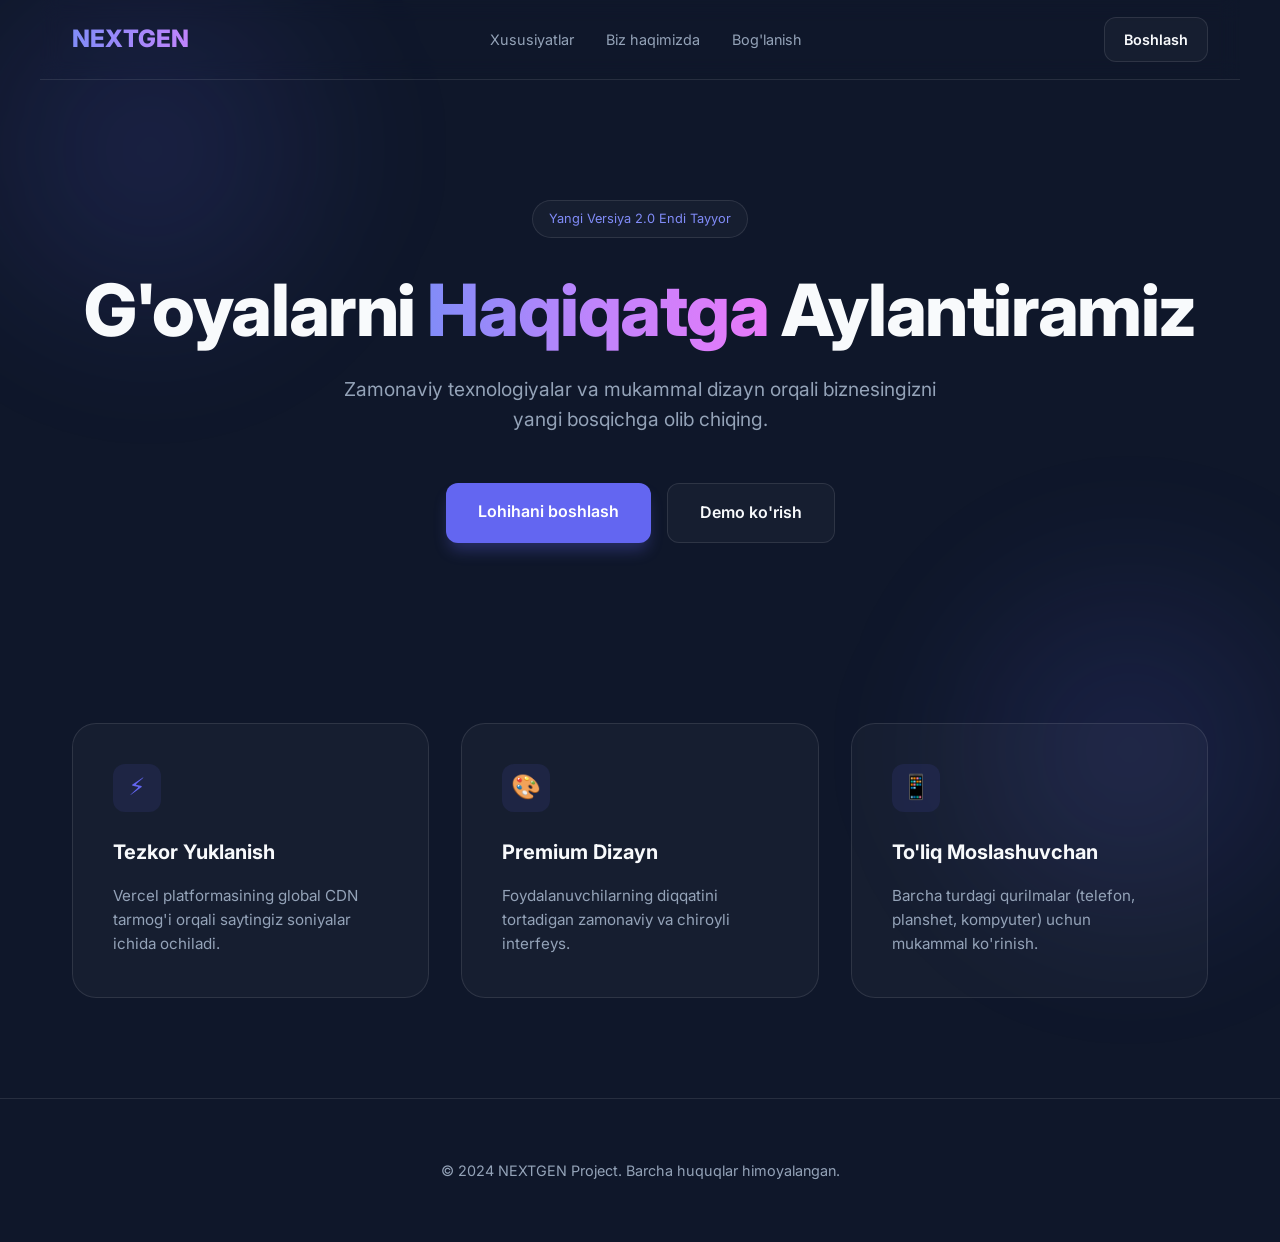
==== index.html @ 0d3f7488 "Add premium landing page for Vercel deployment" ====
<!DOCTYPE html>
<html lang="en">
<head>
    <meta charset="UTF-8">
    <meta name="viewport" content="width=device-width, initial-scale=1.0">
    <title>Premium Project | Vercel Ready</title>
    <meta name="description" content="A high-performance, modern web application built for excellence.">
    <link rel="stylesheet" href="style.css">
    <link rel="preconnect" href="https://fonts.googleapis.com">
    <link rel="preconnect" href="https://fonts.gstatic.com" crossorigin>
    <link href="https://fonts.googleapis.com/css2?family=Inter:wght@400;600;800&display=swap" rel="stylesheet">
</head>
<body>
    <div class="blob blob-1"></div>
    <div class="blob blob-2"></div>

    <nav class="container">
        <div class="logo">NEXTGEN</div>
        <div class="nav-links">
            <a href="#features">Xususiyatlar</a>
            <a href="#about">Biz haqimizda</a>
            <a href="#contact">Bog'lanish</a>
        </div>
        <a href="#" class="btn btn-secondary" style="padding: 0.6rem 1.2rem; font-size: 0.9rem;">Boshlash</a>
    </nav>

    <main class="container">
        <section class="hero">
            <div class="badge" data-reveal>Yangi Versiya 2.0 Endi Tayyor</div>
            <h1 data-reveal>G'oyalarni <span class="gradient-text">Haqiqatga</span> Aylantiramiz</h1>
            <p data-reveal>Zamonaviy texnologiyalar va mukammal dizayn orqali biznesingizni yangi bosqichga olib chiqing.</p>
            <div class="cta-group" data-reveal>
                <a href="#" class="btn btn-primary">Lohihani boshlash</a>
                <a href="#" class="btn btn-secondary">Demo ko'rish</a>
            </div>
        </section>

        <section id="features" class="features">
            <div class="card" data-reveal>
                <div class="card-icon">⚡</div>
                <h3>Tezkor Yuklanish</h3>
                <p>Vercel platformasining global CDN tarmog'i orqali saytingiz soniyalar ichida ochiladi.</p>
            </div>
            <div class="card" data-reveal>
                <div class="card-icon">🎨</div>
                <h3>Premium Dizayn</h3>
                <p>Foydalanuvchilarning diqqatini tortadigan zamonaviy va chiroyli interfeys.</p>
            </div>
            <div class="card" data-reveal>
                <div class="card-icon">📱</div>
                <h3>To'liq Moslashuvchan</h3>
                <p>Barcha turdagi qurilmalar (telefon, planshet, kompyuter) uchun mukammal ko'rinish.</p>
            </div>
        </section>
    </main>

    <footer>
        <div class="container">
            <p>&copy; 2024 NEXTGEN Project. Barcha huquqlar himoyalangan.</p>
        </div>
    </footer>

    <script src="script.js"></script>
</body>
</html>
---- style.css ----
:root {
    --primary: #6366f1;
    --primary-hover: #4f46e5;
    --bg: #0f172a;
    --card-bg: #1e293b;
    --text: #f8fafc;
    --text-muted: #94a3b8;
    --glass: rgba(255, 255, 255, 0.03);
    --glass-border: rgba(255, 255, 255, 0.1);
}

* {
    margin: 0;
    padding: 0;
    box-sizing: border-box;
    font-family: 'Inter', system-ui, -apple-system, sans-serif;
}

body {
    background-color: var(--bg);
    color: var(--text);
    line-height: 1.6;
    overflow-x: hidden;
}

.container {
    max-width: 1200px;
    margin: 0 auto;
    padding: 0 2rem;
}

/* Background elements */
.blob {
    position: fixed;
    width: 500px;
    height: 500px;
    background: radial-gradient(circle, rgba(99, 102, 241, 0.15) 0%, transparent 70%);
    filter: blur(50px);
    z-index: -1;
    border-radius: 50%;
}

.blob-1 { top: -100px; left: -100px; }
.blob-2 { bottom: -100px; right: -100px; }

/* Navbar */
nav {
    height: 80px;
    display: flex;
    align-items: center;
    justify-content: space-between;
    backdrop-filter: blur(10px);
    position: sticky;
    top: 0;
    z-index: 100;
    border-bottom: 1px solid var(--glass-border);
}

.logo {
    font-size: 1.5rem;
    font-weight: 800;
    background: linear-gradient(to right, #818cf8, #c084fc);
    -webkit-background-clip: text;
    -webkit-text-fill-color: transparent;
}

.nav-links {
    display: flex;
    gap: 2rem;
}

.nav-links a {
    color: var(--text-muted);
    text-decoration: none;
    transition: 0.3s;
    font-size: 0.9rem;
}

.nav-links a:hover {
    color: var(--text);
}

/* Hero Section */
.hero {
    padding: 120px 0 80px;
    text-align: center;
}

.badge {
    background: var(--glass);
    border: 1px solid var(--glass-border);
    padding: 0.5rem 1rem;
    border-radius: 100px;
    font-size: 0.8rem;
    color: #818cf8;
    margin-bottom: 2rem;
    display: inline-block;
}

h1 {
    font-size: clamp(2.5rem, 8vw, 4.5rem);
    font-weight: 800;
    line-height: 1.1;
    margin-bottom: 1.5rem;
    letter-spacing: -0.02em;
}

.gradient-text {
    background: linear-gradient(to right, #818cf8, #c084fc, #e879f9);
    -webkit-background-clip: text;
    -webkit-text-fill-color: transparent;
}

.hero p {
    color: var(--text-muted);
    font-size: 1.2rem;
    max-width: 600px;
    margin: 0 auto 3rem;
}

.cta-group {
    display: flex;
    gap: 1rem;
    justify-content: center;
}

.btn {
    padding: 1rem 2rem;
    border-radius: 12px;
    font-weight: 600;
    text-decoration: none;
    transition: 0.3s cubic-bezier(0.4, 0, 0.2, 1);
    font-size: 1rem;
}

.btn-primary {
    background: var(--primary);
    color: white;
    box-shadow: 0 10px 15px -3px rgba(99, 102, 241, 0.3);
}

.btn-primary:hover {
    background: var(--primary-hover);
    transform: translateY(-2px);
    box-shadow: 0 20px 25px -5px rgba(99, 102, 241, 0.4);
}

.btn-secondary {
    background: var(--glass);
    color: var(--text);
    border: 1px solid var(--glass-border);
}

.btn-secondary:hover {
    background: rgba(255, 255, 255, 0.05);
    transform: translateY(-2px);
}

/* Features Section */
.features {
    padding: 100px 0;
    display: grid;
    grid-template-columns: repeat(auto-fit, minmax(300px, 1fr));
    gap: 2rem;
}

.card {
    background: var(--glass);
    border: 1px solid var(--glass-border);
    padding: 2.5rem;
    border-radius: 24px;
    transition: 0.3s;
}

.card:hover {
    background: rgba(255, 255, 255, 0.05);
    border-color: rgba(99, 102, 241, 0.5);
    transform: translateY(-10px);
}

.card-icon {
    width: 48px;
    height: 48px;
    background: rgba(99, 102, 241, 0.1);
    border-radius: 12px;
    display: flex;
    align-items: center;
    justify-content: center;
    margin-bottom: 1.5rem;
    color: var(--primary);
    font-size: 1.5rem;
}

.card h3 {
    margin-bottom: 1rem;
    font-size: 1.25rem;
}

.card p {
    color: var(--text-muted);
    font-size: 0.95rem;
}

/* Footer */
footer {
    padding: 60px 0;
    border-top: 1px solid var(--glass-border);
    text-align: center;
    color: var(--text-muted);
    font-size: 0.9rem;
}

/* Animations */
[data-reveal] {
    opacity: 0;
    transform: translateY(30px);
    transition: 1s cubic-bezier(0.4, 0, 0.2, 1);
}

[data-reveal].active {
    opacity: 1;
    transform: translateY(0);
}

@media (max-width: 768px) {
    .nav-links { display: none; }
    h1 { font-size: 3rem; }
    .cta-group { flex-direction: column; }
}
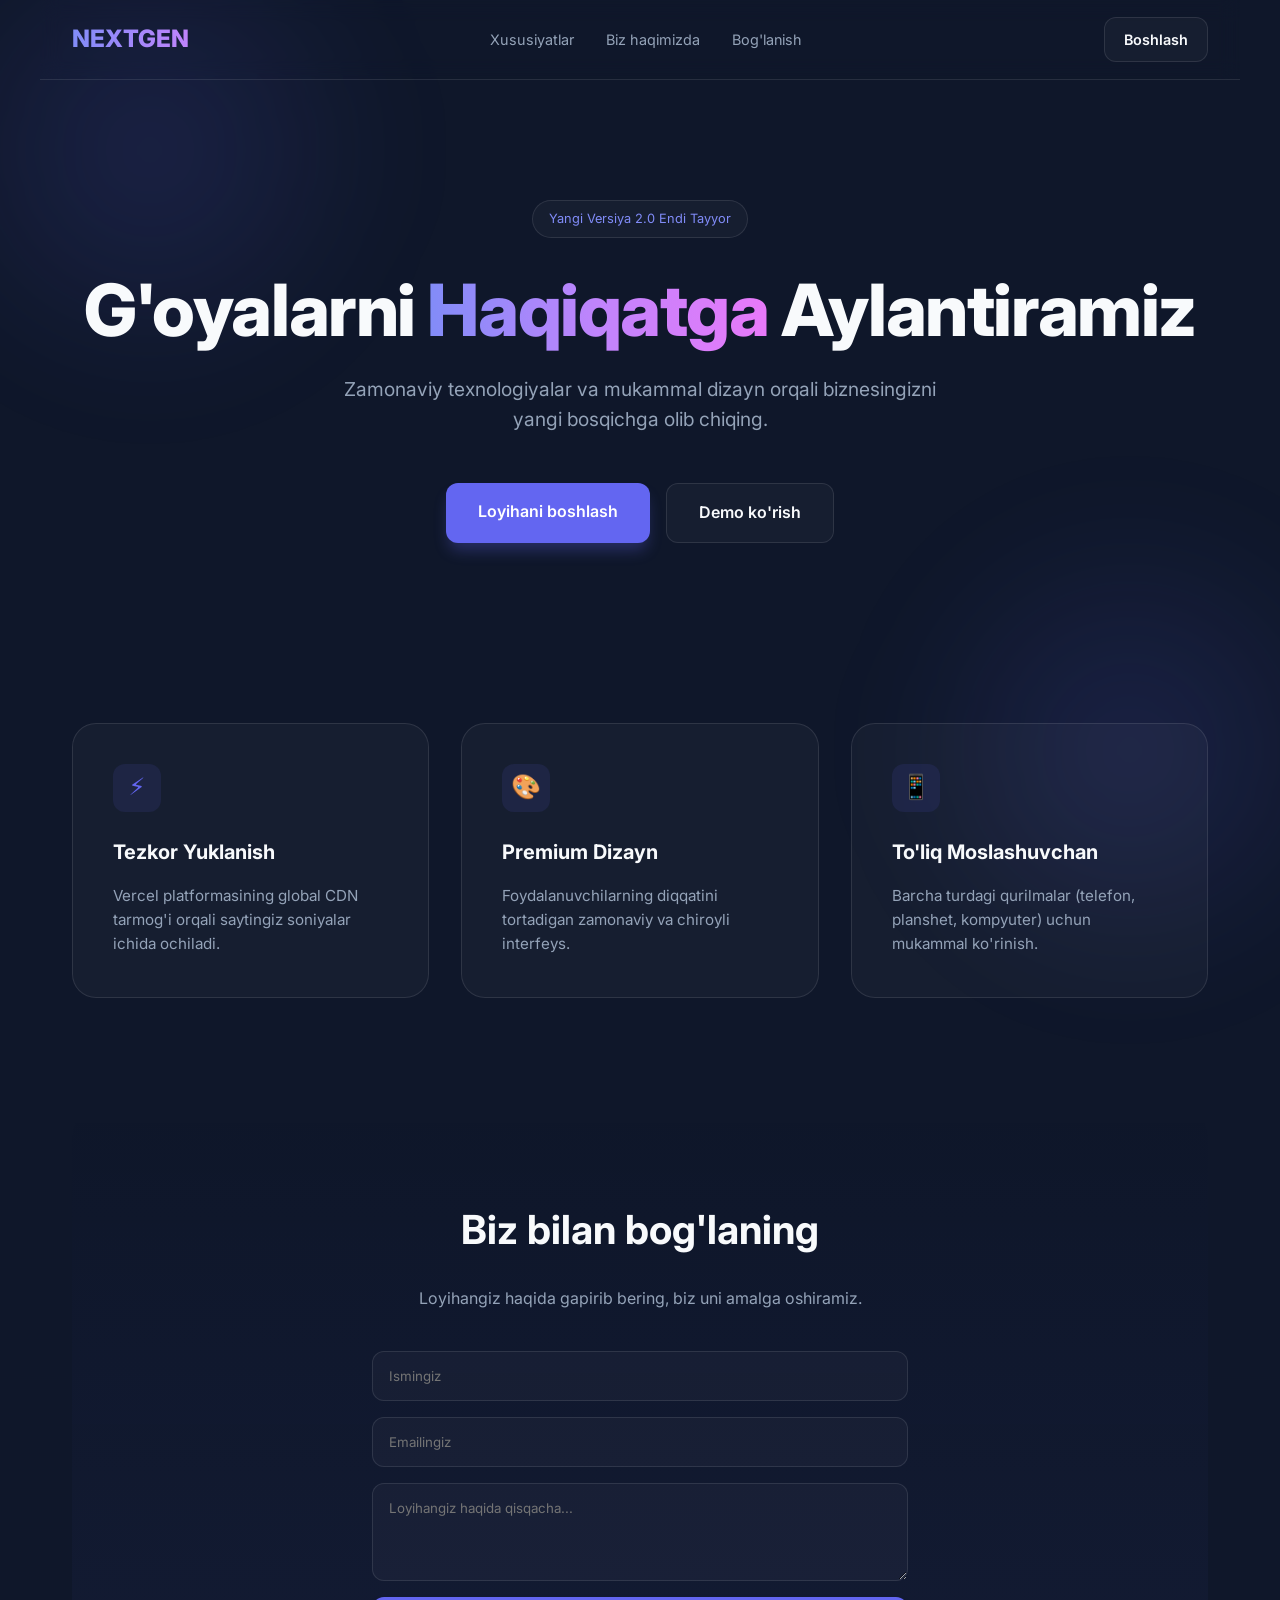
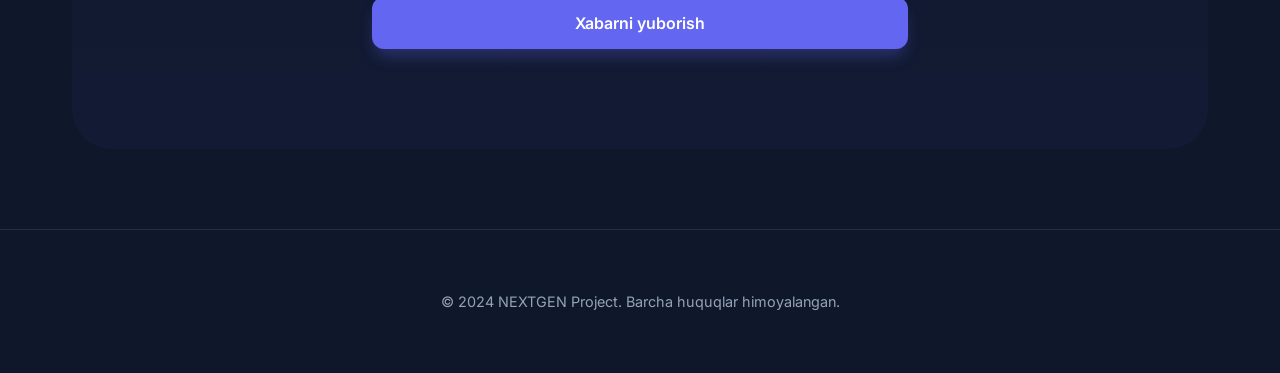
==== commit 6bd1b343: "Implement buttons: Start Project (scrolling) and Watch Demo (modal)" ====
--- a/index.html
+++ b/index.html
@@ -30,8 +30,8 @@
             <h1 data-reveal>G'oyalarni <span class="gradient-text">Haqiqatga</span> Aylantiramiz</h1>
             <p data-reveal>Zamonaviy texnologiyalar va mukammal dizayn orqali biznesingizni yangi bosqichga olib chiqing.</p>
             <div class="cta-group" data-reveal>
-                <a href="#" class="btn btn-primary">Lohihani boshlash</a>
-                <a href="#" class="btn btn-secondary">Demo ko'rish</a>
+                <a href="#contact" class="btn btn-primary">Loyihani boshlash</a>
+                <a href="javascript:void(0)" class="btn btn-secondary" id="openDemo">Demo ko'rish</a>
             </div>
         </section>
 
@@ -52,7 +52,33 @@
                 <p>Barcha turdagi qurilmalar (telefon, planshet, kompyuter) uchun mukammal ko'rinish.</p>
             </div>
         </section>
+
+        <section id="contact" class="contact-section">
+            <div class="container" style="max-width: 600px; text-align: center;" data-reveal>
+                <h2 style="font-size: 2.5rem; margin-bottom: 1.5rem;">Biz bilan bog'laning</h2>
+                <p style="color: var(--text-muted); margin-bottom: 2.5rem;">Loyihangiz haqida gapirib bering, biz uni amalga oshiramiz.</p>
+                <form class="contact-form">
+                    <input type="text" placeholder="Ismingiz" required>
+                    <input type="email" placeholder="Emailingiz" required>
+                    <textarea placeholder="Loyihangiz haqida qisqacha..." rows="4" required></textarea>
+                    <button type="submit" class="btn btn-primary" style="width: 100%; border: none; cursor: pointer;">Xabarni yuborish</button>
+                </form>
+            </div>
+        </section>
     </main>
+
+    <!-- Demo Modal -->
+    <div id="demoModal" class="modal">
+        <div class="modal-content">
+            <span class="close-modal">&times;</span>
+            <div class="video-placeholder">
+                <div class="play-btn"></div>
+                <p>Demo Video Yuklanmoqda...</p>
+            </div>
+            <h3 style="margin: 1.5rem 0 0.5rem;">Loyiha Demo Taqdimoti</h3>
+            <p style="color: var(--text-muted); font-size: 0.9rem;">Bizning tizimimiz qanday ishlashini 2 daqiqa ichida bilib oling.</p>
+        </div>
+    </div>
 
     <footer>
         <div class="container">
--- a/style.css
+++ b/style.css
@@ -222,6 +222,108 @@
     transform: translateY(0);
 }
 
+/* Contact Form */
+.contact-section {
+    padding: 100px 0;
+    background: linear-gradient(to bottom, transparent, rgba(99, 102, 241, 0.05));
+    border-radius: 40px;
+    margin-bottom: 80px;
+}
+
+.contact-form {
+    display: grid;
+    gap: 1rem;
+}
+
+.contact-form input, 
+.contact-form textarea {
+    background: var(--glass);
+    border: 1px solid var(--glass-border);
+    padding: 1rem;
+    border-radius: 12px;
+    color: white;
+    width: 100%;
+    outline: none;
+    transition: 0.3s;
+}
+
+.contact-form input:focus, 
+.contact-form textarea:focus {
+    border-color: var(--primary);
+    background: rgba(255, 255, 255, 0.05);
+}
+
+/* Modal */
+.modal {
+    display: none;
+    position: fixed;
+    z-index: 1000;
+    left: 0;
+    top: 0;
+    width: 100%;
+    height: 100%;
+    background-color: rgba(0,0,0,0.8);
+    backdrop-filter: blur(8px);
+    align-items: center;
+    justify-content: center;
+}
+
+.modal-content {
+    background: var(--card-bg);
+    padding: 2rem;
+    border-radius: 24px;
+    width: 90%;
+    max-width: 800px;
+    position: relative;
+    border: 1px solid var(--glass-border);
+    animation: modalIn 0.4s cubic-bezier(0.4, 0, 0.2, 1);
+}
+
+@keyframes modalIn {
+    from { opacity: 0; transform: scale(0.9); }
+    to { opacity: 1; transform: scale(1); }
+}
+
+.close-modal {
+    position: absolute;
+    right: 20px;
+    top: 15px;
+    font-size: 28px;
+    cursor: pointer;
+    color: var(--text-muted);
+}
+
+.video-placeholder {
+    width: 100%;
+    aspect-ratio: 16/9;
+    background: #000;
+    border-radius: 12px;
+    display: flex;
+    flex-direction: column;
+    align-items: center;
+    justify-content: center;
+    color: var(--text-muted);
+}
+
+.play-btn {
+    width: 60px;
+    height: 60px;
+    background: var(--primary);
+    border-radius: 50%;
+    margin-bottom: 1rem;
+    position: relative;
+}
+
+.play-btn::after {
+    content: '';
+    position: absolute;
+    left: 23px;
+    top: 18px;
+    border-left: 18px solid white;
+    border-top: 12px solid transparent;
+    border-bottom: 12px solid transparent;
+}
+
 @media (max-width: 768px) {
     .nav-links { display: none; }
     h1 { font-size: 3rem; }
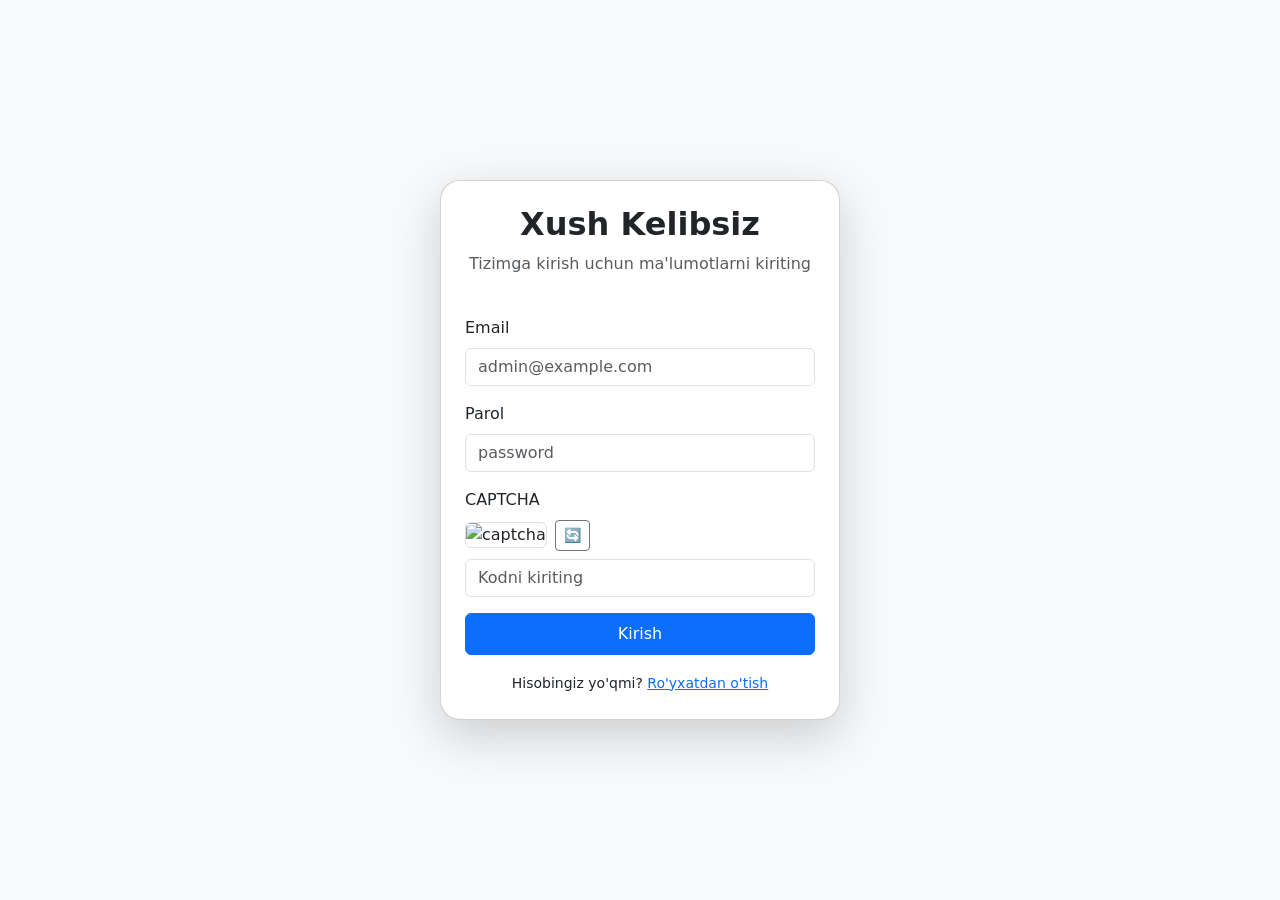
==== commit 01a0b63e: "Add root redirect to frontend" ====
--- a/index.html
+++ b/index.html
@@ -1,91 +1,10 @@
 <!DOCTYPE html>
-<html lang="en">
+<html>
 <head>
-    <meta charset="UTF-8">
-    <meta name="viewport" content="width=device-width, initial-scale=1.0">
-    <title>Premium Project | Vercel Ready</title>
-    <meta name="description" content="A high-performance, modern web application built for excellence.">
-    <link rel="stylesheet" href="style.css">
-    <link rel="preconnect" href="https://fonts.googleapis.com">
-    <link rel="preconnect" href="https://fonts.gstatic.com" crossorigin>
-    <link href="https://fonts.googleapis.com/css2?family=Inter:wght@400;600;800&display=swap" rel="stylesheet">
+    <meta http-equiv="refresh" content="0; url=frontend/index.html" />
+    <title>Redirecting...</title>
 </head>
 <body>
-    <div class="blob blob-1"></div>
-    <div class="blob blob-2"></div>
-
-    <nav class="container">
-        <div class="logo">NEXTGEN</div>
-        <div class="nav-links">
-            <a href="#features">Xususiyatlar</a>
-            <a href="#about">Biz haqimizda</a>
-            <a href="#contact">Bog'lanish</a>
-        </div>
-        <a href="#" class="btn btn-secondary" style="padding: 0.6rem 1.2rem; font-size: 0.9rem;">Boshlash</a>
-    </nav>
-
-    <main class="container">
-        <section class="hero">
-            <div class="badge" data-reveal>Yangi Versiya 2.0 Endi Tayyor</div>
-            <h1 data-reveal>G'oyalarni <span class="gradient-text">Haqiqatga</span> Aylantiramiz</h1>
-            <p data-reveal>Zamonaviy texnologiyalar va mukammal dizayn orqali biznesingizni yangi bosqichga olib chiqing.</p>
-            <div class="cta-group" data-reveal>
-                <a href="#contact" class="btn btn-primary">Loyihani boshlash</a>
-                <a href="javascript:void(0)" class="btn btn-secondary" id="openDemo">Demo ko'rish</a>
-            </div>
-        </section>
-
-        <section id="features" class="features">
-            <div class="card" data-reveal>
-                <div class="card-icon">⚡</div>
-                <h3>Tezkor Yuklanish</h3>
-                <p>Vercel platformasining global CDN tarmog'i orqali saytingiz soniyalar ichida ochiladi.</p>
-            </div>
-            <div class="card" data-reveal>
-                <div class="card-icon">🎨</div>
-                <h3>Premium Dizayn</h3>
-                <p>Foydalanuvchilarning diqqatini tortadigan zamonaviy va chiroyli interfeys.</p>
-            </div>
-            <div class="card" data-reveal>
-                <div class="card-icon">📱</div>
-                <h3>To'liq Moslashuvchan</h3>
-                <p>Barcha turdagi qurilmalar (telefon, planshet, kompyuter) uchun mukammal ko'rinish.</p>
-            </div>
-        </section>
-
-        <section id="contact" class="contact-section">
-            <div class="container" style="max-width: 600px; text-align: center;" data-reveal>
-                <h2 style="font-size: 2.5rem; margin-bottom: 1.5rem;">Biz bilan bog'laning</h2>
-                <p style="color: var(--text-muted); margin-bottom: 2.5rem;">Loyihangiz haqida gapirib bering, biz uni amalga oshiramiz.</p>
-                <form class="contact-form">
-                    <input type="text" placeholder="Ismingiz" required>
-                    <input type="email" placeholder="Emailingiz" required>
-                    <textarea placeholder="Loyihangiz haqida qisqacha..." rows="4" required></textarea>
-                    <button type="submit" class="btn btn-primary" style="width: 100%; border: none; cursor: pointer;">Xabarni yuborish</button>
-                </form>
-            </div>
-        </section>
-    </main>
-
-    <!-- Demo Modal -->
-    <div id="demoModal" class="modal">
-        <div class="modal-content">
-            <span class="close-modal">&times;</span>
-            <div class="video-placeholder">
-                <div class="play-btn"></div>
-                <p>Demo Video Yuklanmoqda...</p>
-            </div>
-            <h3 style="margin: 1.5rem 0 0.5rem;">Loyiha Demo Taqdimoti</h3>
-            <p style="color: var(--text-muted); font-size: 0.9rem;">Bizning tizimimiz qanday ishlashini 2 daqiqa ichida bilib oling.</p>
-        </div>
-    </div>
-
-    <footer>
-        <div class="container">
-            <p>&copy; 2024 NEXTGEN Project. Barcha huquqlar himoyalangan.</p>
-        </div>
-    </footer>
-
-    <script src="script.js"></script>
+    <p>Loyihaga o'tilmoqda... Agar avtomatik o'tmasa, <a href="frontend/index.html">bu yerni bosing</a>.</p>
 </body>
 </html>
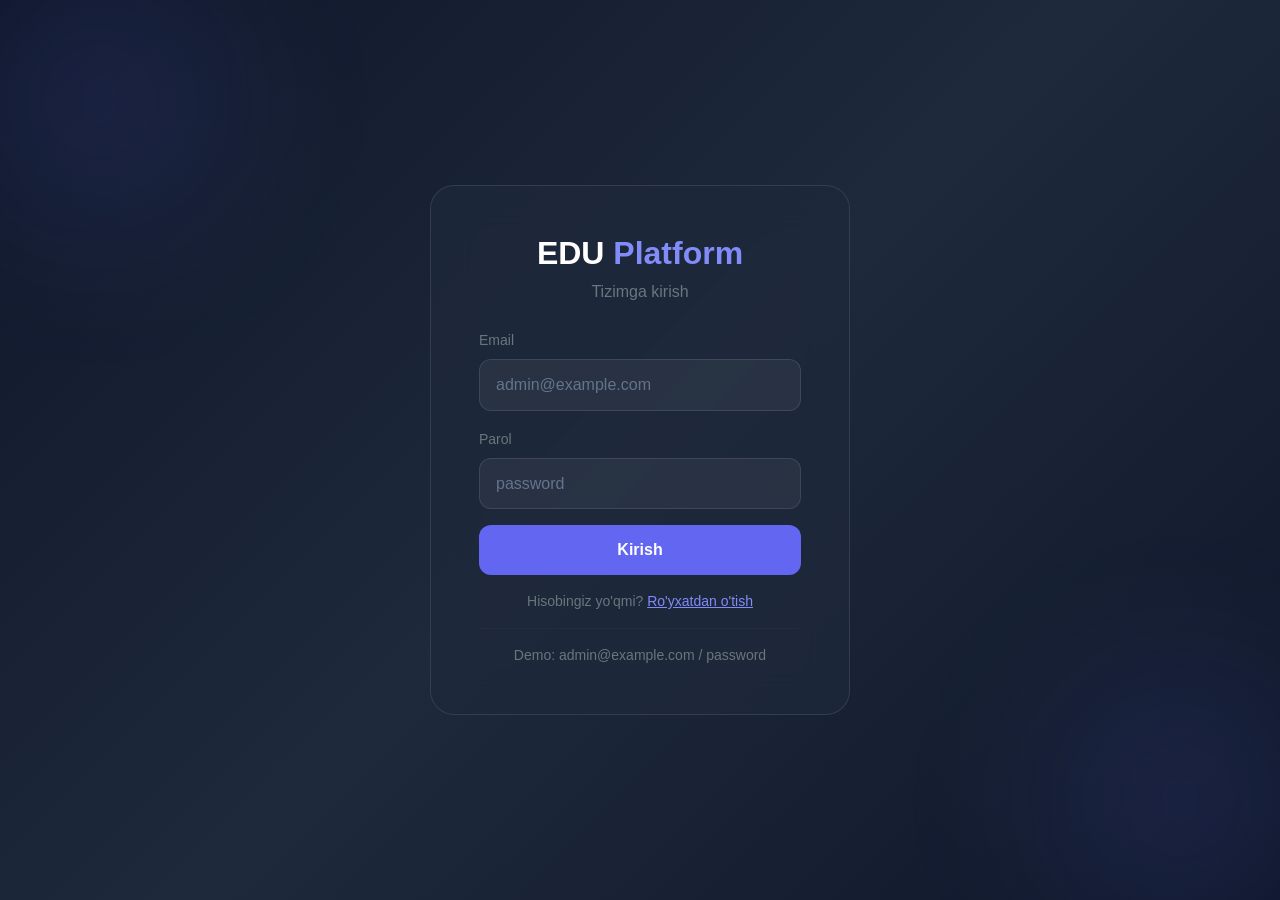
==== commit 381d20a7: "Convert entire project to pure JS/HTML - no PHP needed, works on Vercel" ====
--- a/index.html
+++ b/index.html
@@ -5,6 +5,6 @@
     <title>Redirecting...</title>
 </head>
 <body>
-    <p>Loyihaga o'tilmoqda... Agar avtomatik o'tmasa, <a href="frontend/index.html">bu yerni bosing</a>.</p>
+    <p>Loyihaga o'tilmoqda... <a href="frontend/index.html">Bu yerni bosing</a>.</p>
 </body>
 </html>
